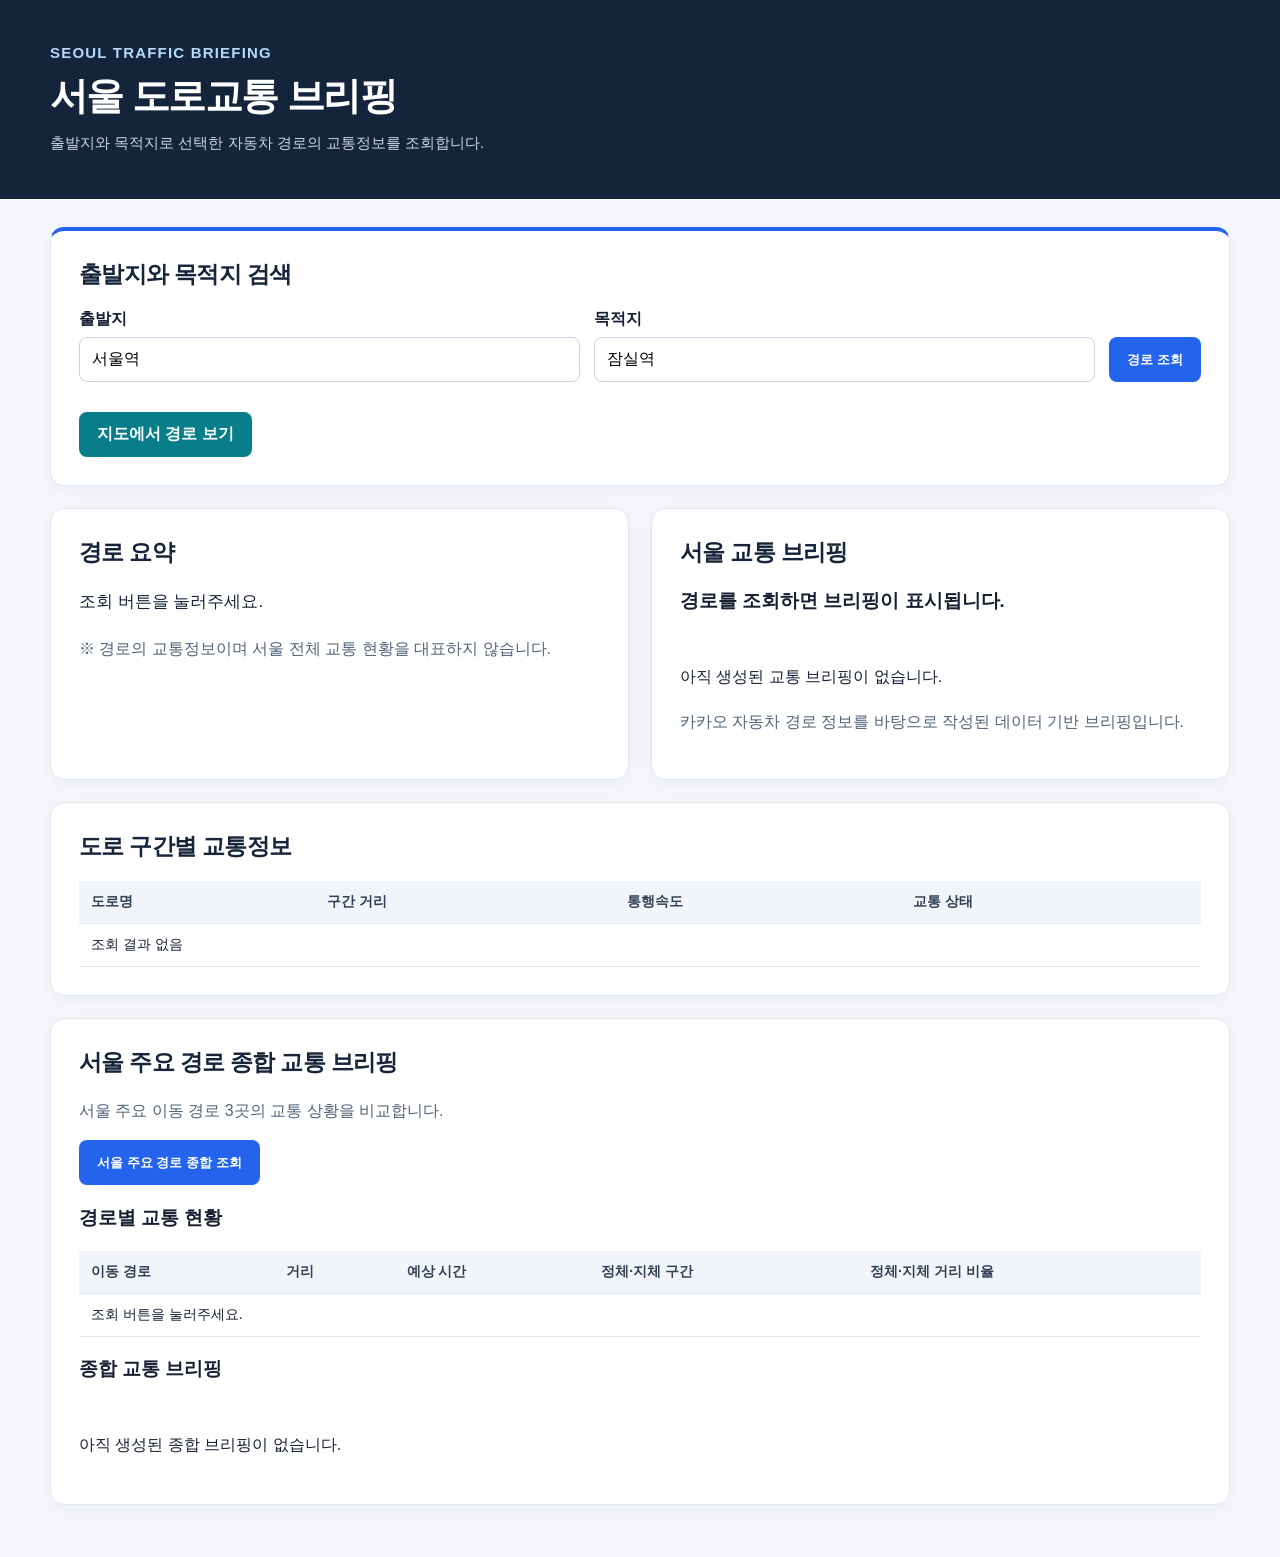
==== traffic-api/static/index.html @ 8712570b "style: redesign home hero search and responsive summary briefing cards without JS changes" ====
<!doctype html>
<html lang="ko">
<head>
    <meta charset="utf-8">
    <meta name="viewport" content="width=device-width, initial-scale=1">
    <title>서울 도로교통 브리핑 | 카카오 경로 조회</title>
    <style>
        body { margin: 0; font-family: Arial, "Noto Sans KR", sans-serif; background: #f5f7fb; color: #172033; }
        header { background: #182437; color: white; padding: 28px 22px; }
        header h1 { margin: 0 0 8px; }
        header p { margin: 0; color: #cbd5e1; }
        main { max-width: 980px; margin: 28px auto; padding: 0 18px; }
        section { background: white; padding: 22px; border-radius: 12px; margin-bottom: 20px; box-shadow: 0 3px 14px #1824370d; }
        form { display: flex; gap: 12px; flex-wrap: wrap; align-items: end; }
        label { display: block; font-weight: bold; margin-bottom: 7px; }
        .field { flex: 1; min-width: 190px; }
        input { box-sizing: border-box; padding: 12px; width: 100%; border: 1px solid #cbd5e1; border-radius: 7px; }
        button, .link { padding: 12px 18px; border: none; border-radius: 7px; background: #2563eb; color: white; cursor: pointer; text-decoration: none; display: inline-block; }
        .link { background: #047857; margin-top: 14px; }
        #message { margin-top: 14px; color: #b42318; }
        .muted { color: #64748b; }
        table { width: 100%; border-collapse: collapse; }
        th, td { padding: 12px; text-align: left; border-bottom: 1px solid #e2e8f0; }
        th { background: #f1f5f9; }
        .scroll { overflow-x: auto; }

        /* D01-B 홈페이지 전용 레이아웃: 원래 조회/표/브리핑 DOM 보존 */
        .home-hero { background: #13243b; padding: 44px 24px 46px; }
        .home-hero-inner { max-width: 1180px; margin: 0 auto; }
        .home-eyebrow { margin: 0 0 10px; color: #b4d9fb!important; font-size: 13px; font-weight: 700; letter-spacing: .08em; }
        .home-hero h1 { font-size: clamp(27px, 3vw, 38px); margin-bottom: 12px; letter-spacing: -.04em; }
        .home-hero p { font-size: 15px; }
        .home-main { max-width: 1180px; margin: 28px auto 52px; display: grid; grid-template-columns: minmax(0,1fr) minmax(0,1fr); gap: 22px; align-items: stretch; }
        .home-main > section { min-width: 0; margin: 0; padding: 28px; border: 1px solid #dee6f0; border-radius: 14px; box-shadow: 0 4px 18px #13243b0c; }
        .home-main > section:first-child, .home-main > section:nth-child(n+4) { grid-column: 1 / -1; }
        .home-main h2 { margin-top: 0; font-size: 23px; color: #17253a; letter-spacing: -.03em; }
        .home-main h3 { line-height: 1.5; }
        .home-main .home-search { border-top: 4px solid #2463eb; }
        .home-main form { gap: 14px; }
        .home-main .field { min-width: min(100%, 230px); }
        .home-main input { min-height: 45px; font: inherit; border-color: #c8d5e5; border-radius: 8px; }
        .home-main button, .home-main .link { min-height: 45px; box-sizing: border-box; border-radius: 8px; font-weight: 700; }
        .home-main button { background: #2463eb; }
        .home-main button:disabled { opacity: .65; cursor: wait; }
        .home-main .link { background: #087e8b; }
        .home-main #summary { font-size: 17px; line-height: 1.8; color: #17253a; word-break: keep-all; }
        .home-main #briefingContent, .home-main #overviewBriefingText { white-space: pre-line; line-height: 1.8; }
        .home-main table { font-size: 14px; }
        .home-main th { color: #334155; }
        .home-main .muted { color: #52647a; line-height: 1.7; }
        @media (max-width: 850px) {
            .home-main { grid-template-columns: minmax(0,1fr); gap: 16px; margin-top: 18px; }
            .home-main > section, .home-main > section:first-child, .home-main > section:nth-child(n+4) { grid-column: 1; }
            .home-hero { padding: 32px 22px; }
        }
        @media (max-width: 600px) {
            .home-main { padding: 0 12px; }
            .home-main > section { padding: 20px 16px; }
            .home-main .field, .home-main form button { flex-basis: 100%; width: 100%; }
            .home-main .link { display: block; text-align: center; }
            .home-main th, .home-main td { white-space: nowrap; }
        }
    </style>
    <link rel="stylesheet" href="/static/design-system.css">
    <link rel="stylesheet" href="/static/navigation.css">
    <script src="/static/navigation.js" defer></script>
</head>
<body>
    <nav id="sharedNavigation" aria-label="주요 메뉴"></nav>
<header class="home-hero">
    <div class="home-hero-inner">
        <p class="home-eyebrow">SEOUL TRAFFIC BRIEFING</p>
        <h1>서울 도로교통 브리핑</h1>
        <p>출발지와 목적지로 선택한 자동차 경로의 교통정보를 조회합니다.</p>
    </div>
</header>
<main class="home-main">
    <section class="home-search">
        <h2>출발지와 목적지 검색</h2>
        <form id="routeForm">
            <div class="field"><label for="origin">출발지</label><input id="origin" value="서울역" required minlength="2"></div>
            <div class="field"><label for="destination">목적지</label><input id="destination" value="잠실역" required minlength="2"></div>
            <button id="submitButton" type="submit">경로 조회</button>
        </form>
        <p id="message" role="status"></p>
        <a class="link" href="/map">지도에서 경로 보기</a>
    </section>
    <section>
        <h2>경로 요약</h2>
        <p id="summary" class="muted">조회 버튼을 눌러주세요.</p>
        <p class="muted">※ 경로의 교통정보이며 서울 전체 교통 현황을 대표하지 않습니다.</p>
    </section>
    
<section>
    <h2>서울 교통 브리핑</h2>

    <h3 id="briefingTitle">
        경로를 조회하면 브리핑이 표시됩니다.
    </h3>

    <p id="briefingContent">
        아직 생성된 교통 브리핑이 없습니다.
    </p>

    <p class="muted">
        카카오 자동차 경로 정보를 바탕으로 작성된
        데이터 기반 브리핑입니다.
    </p>
</section>

    <section>
        <h2>도로 구간별 교통정보</h2>
        <div class="scroll">
            <table>
                <thead><tr><th>도로명</th><th>구간 거리</th><th>통행속도</th><th>교통 상태</th></tr></thead>
                <tbody id="roadRows"><tr><td colspan="4">조회 결과 없음</td></tr></tbody>
            </table>
        </div>
    </section>
    
<!-- 서울 주요 경로 종합 교통 브리핑 -->
<section>
    <h2>서울 주요 경로 종합 교통 브리핑</h2>

    <p class="muted">
        서울 주요 이동 경로 3곳의 교통 상황을 비교합니다.
    </p>

    <button
        type="button"
        id="overviewButton"
        onclick="loadOverviewBriefing()"
    >
        서울 주요 경로 종합 조회
    </button>

    <p id="overviewMessage" role="status"></p>

    <h3>경로별 교통 현황</h3>

    <div class="scroll">
        <table>
            <thead>
                <tr>
                    <th>이동 경로</th>
                    <th>거리</th>
                    <th>예상 시간</th>
                    <th>정체·지체 구간</th>
                    <th>정체·지체 거리 비율</th>
                </tr>
            </thead>

            <tbody id="overviewTableBody">
                <tr>
                    <td colspan="5">
                        조회 버튼을 눌러주세요.
                    </td>
                </tr>
            </tbody>
        </table>
    </div>

    <h3>종합 교통 브리핑</h3>

    <p
        id="overviewBriefingText"
        style="white-space: pre-line; line-height: 1.8;"
    >
        아직 생성된 종합 브리핑이 없습니다.
    </p>

    <p id="overviewScopeNotice" class="muted"></p>
</section>
</main>
<script>
    const routeForm = document.getElementById("routeForm");
    const message = document.getElementById("message");
    const summary = document.getElementById("summary");
    const roadRows = document.getElementById("roadRows");
    const submitButton = document.getElementById("submitButton");
    const briefingTitle = document.getElementById("briefingTitle");
    const briefingContent = document.getElementById("briefingContent");

    function displayNumber(value, unit) {
        return value === null || value === undefined ? "정보 없음" : value + " " + unit;
    }

    routeForm.addEventListener("submit", async function (event) {
        event.preventDefault();
        message.textContent = "카카오 교통정보를 조회하고 있습니다.";
        submitButton.disabled = true;
        try {
            const origin = document.getElementById("origin").value.trim();
            const destination = document.getElementById("destination").value.trim();
            const parameters = new URLSearchParams({ origin: origin, destination: destination });
            const response = await fetch("/api/route?" + parameters.toString());
            const data = await response.json();
            if (!response.ok) {
                throw new Error(typeof data.detail === "string" ? data.detail : "경로 조회 실패");
            }
            const distance = data.total_distance_m === null ? "정보 없음" : (data.total_distance_m / 1000).toFixed(2) + " km";
            const duration = data.total_duration_seconds === null ? "정보 없음" : (data.total_duration_seconds / 60).toFixed(1) + " 분";
            summary.textContent = data.origin.name + " → " + data.destination.name + " | 거리: " + distance + " | 예상 시간: " + duration;
            roadRows.replaceChildren();
            data.roads.forEach(function (road) {
                const row = document.createElement("tr");
                const values = [
                    road.name,
                    displayNumber(road.distance_m, "m"),
                    displayNumber(road.traffic_speed_kmh, "km/h"),
                    road.traffic_status || "정보 없음"
                ];
                values.forEach(function (value) {
                    const cell = document.createElement("td");
                    cell.textContent = value;
                    row.appendChild(cell);
                });
                roadRows.appendChild(row);
            });
            if (data.roads.length === 0) {
                const row = document.createElement("tr");
                const cell = document.createElement("td");
                cell.colSpan = 4;
                cell.textContent = "세부 구간 정보가 제공되지 않았습니다.";
                row.appendChild(cell);
                roadRows.appendChild(row);
            }
            
if (data.briefing) {
    briefingTitle.textContent = data.briefing.title;
    briefingContent.textContent = data.briefing.content;
}

            message.textContent = "";
        } catch (error) {
            message.textContent = "오류: " + error.message;
        } finally {
            submitButton.disabled = false;
        }
    });
    
async function loadOverviewBriefing() {

    const overviewButton = document.getElementById(
        "overviewButton"
    );

    const overviewMessage = document.getElementById(
        "overviewMessage"
    );

    const overviewTableBody = document.getElementById(
        "overviewTableBody"
    );

    const overviewBriefingText = document.getElementById(
        "overviewBriefingText"
    );

    const overviewScopeNotice = document.getElementById(
        "overviewScopeNotice"
    );

    // 중복 조회 방지
    overviewButton.disabled = true;
    overviewMessage.textContent = "서울 주요 경로를 조회하고 있습니다.";

    try {

        // 1. FastAPI에서 종합 교통정보 가져오기
        const response = await fetch(
            "/api/briefing/overview"
        );

        const overviewData = await response.json();

        if (!response.ok) {
            throw new Error(
                typeof overviewData.detail === "string"
                    ? overviewData.detail
                    : "종합 교통정보를 가져오지 못했습니다."
            );
        }

        // 2. 기존 표 내용 지우기
        overviewTableBody.replaceChildren();

        // 3. 경로별 교통정보를 표에 추가
        overviewData.routes.forEach(function (route) {

            const routeRow = document.createElement("tr");

            const routeName = route.start + " → " + route.end;

            let distanceText = "정보 없음";
            let durationText = "정보 없음";
            let congestionRatioText = "정보 없음";

            if (route.distance_m != null) {
                distanceText = (
                    route.distance_m / 1000
                ).toFixed(2) + " km";
            }

            if (route.duration_seconds != null) {
                durationText = (
                    route.duration_seconds / 60
                ).toFixed(1) + " 분";
            }

            if (route.distance_m > 0) {
                const congestionRatio = (
                    route.congested_distance_m /
                    route.distance_m
                ) * 100;

                congestionRatioText =
                    congestionRatio.toFixed(1) + "%";
            }

            const cellValues = [
                routeName,
                distanceText,
                durationText,
                route.congested_count + "개",
                congestionRatioText
            ];

            cellValues.forEach(function (value) {

                const tableCell = document.createElement("td");

                tableCell.textContent = value;

                routeRow.appendChild(tableCell);

            });

            overviewTableBody.appendChild(routeRow);

        });

        // 4. 종합 브리핑 문장 표시
        overviewBriefingText.textContent =
            overviewData.briefing;

        // 5. 분석 범위 안내
        overviewScopeNotice.textContent =
            overviewData.scope_notice || "";

        overviewMessage.textContent =
            "조회 완료: " +
            overviewData.analyzed_route_count +
            "개 경로 분석";

    } catch (error) {

        overviewMessage.textContent =
            "오류가 발생했습니다: " + error.message;

    } finally {

        overviewButton.disabled = false;

    }
}
</script>
</body>
</html>
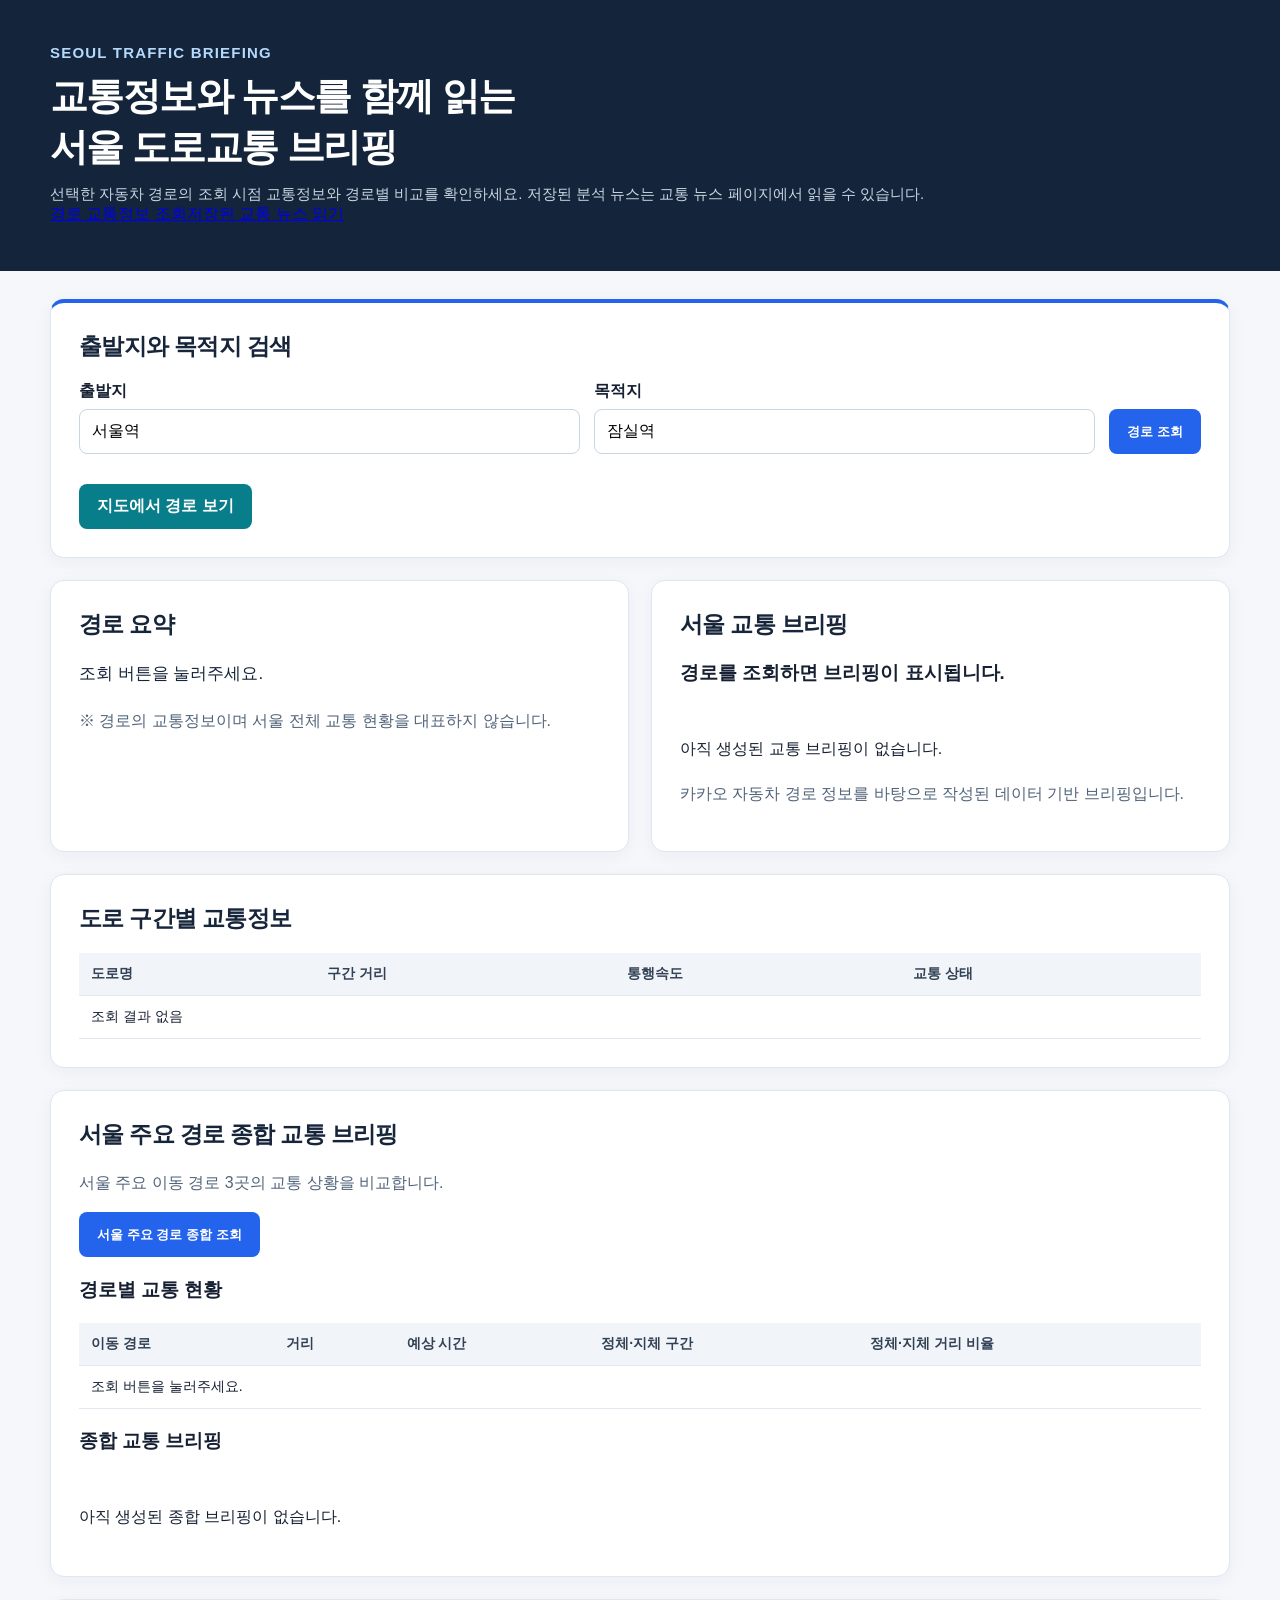
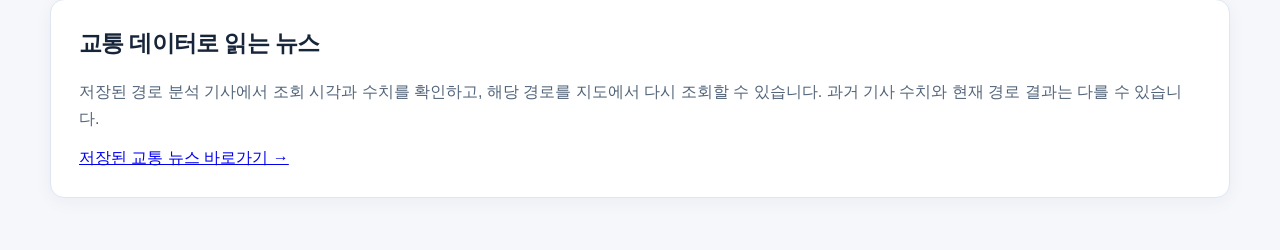
==== commit cfae8417: "style: apply D02 editorial layout to index.html" ====
--- a/traffic-api/static/index.html
+++ b/traffic-api/static/index.html
@@ -63,6 +63,7 @@
     </style>
     <link rel="stylesheet" href="/static/design-system.css">
     <link rel="stylesheet" href="/static/navigation.css">
+    <link rel="stylesheet" href="/static/d02-journalism.css">
     <script src="/static/navigation.js" defer></script>
 </head>
 <body>
@@ -70,8 +71,9 @@
 <header class="home-hero">
     <div class="home-hero-inner">
         <p class="home-eyebrow">SEOUL TRAFFIC BRIEFING</p>
-        <h1>서울 도로교통 브리핑</h1>
-        <p>출발지와 목적지로 선택한 자동차 경로의 교통정보를 조회합니다.</p>
+        <h1>교통정보와 뉴스를 함께 읽는<br>서울 도로교통 브리핑</h1>
+        <p class="d02-description">선택한 자동차 경로의 조회 시점 교통정보와 경로별 비교를 확인하세요. 저장된 분석 뉴스는 교통 뉴스 페이지에서 읽을 수 있습니다.</p>
+        <div class="d02-hero-actions"><a href="#routeForm">경로 교통정보 조회</a><a href="/news">저장된 교통 뉴스 읽기</a></div>
     </div>
 </header>
 <main class="home-main">
@@ -171,6 +173,7 @@
 
     <p id="overviewScopeNotice" class="muted"></p>
 </section>
+<section class="d02-home-news" aria-label="저장된 교통 뉴스 안내"><h2>교통 데이터로 읽는 뉴스</h2><p class="muted">저장된 경로 분석 기사에서 조회 시각과 수치를 확인하고, 해당 경로를 지도에서 다시 조회할 수 있습니다. 과거 기사 수치와 현재 경로 결과는 다를 수 있습니다.</p><a href="/news#historySection">저장된 교통 뉴스 바로가기 →</a></section>
 </main>
 <script>
     const routeForm = document.getElementById("routeForm");
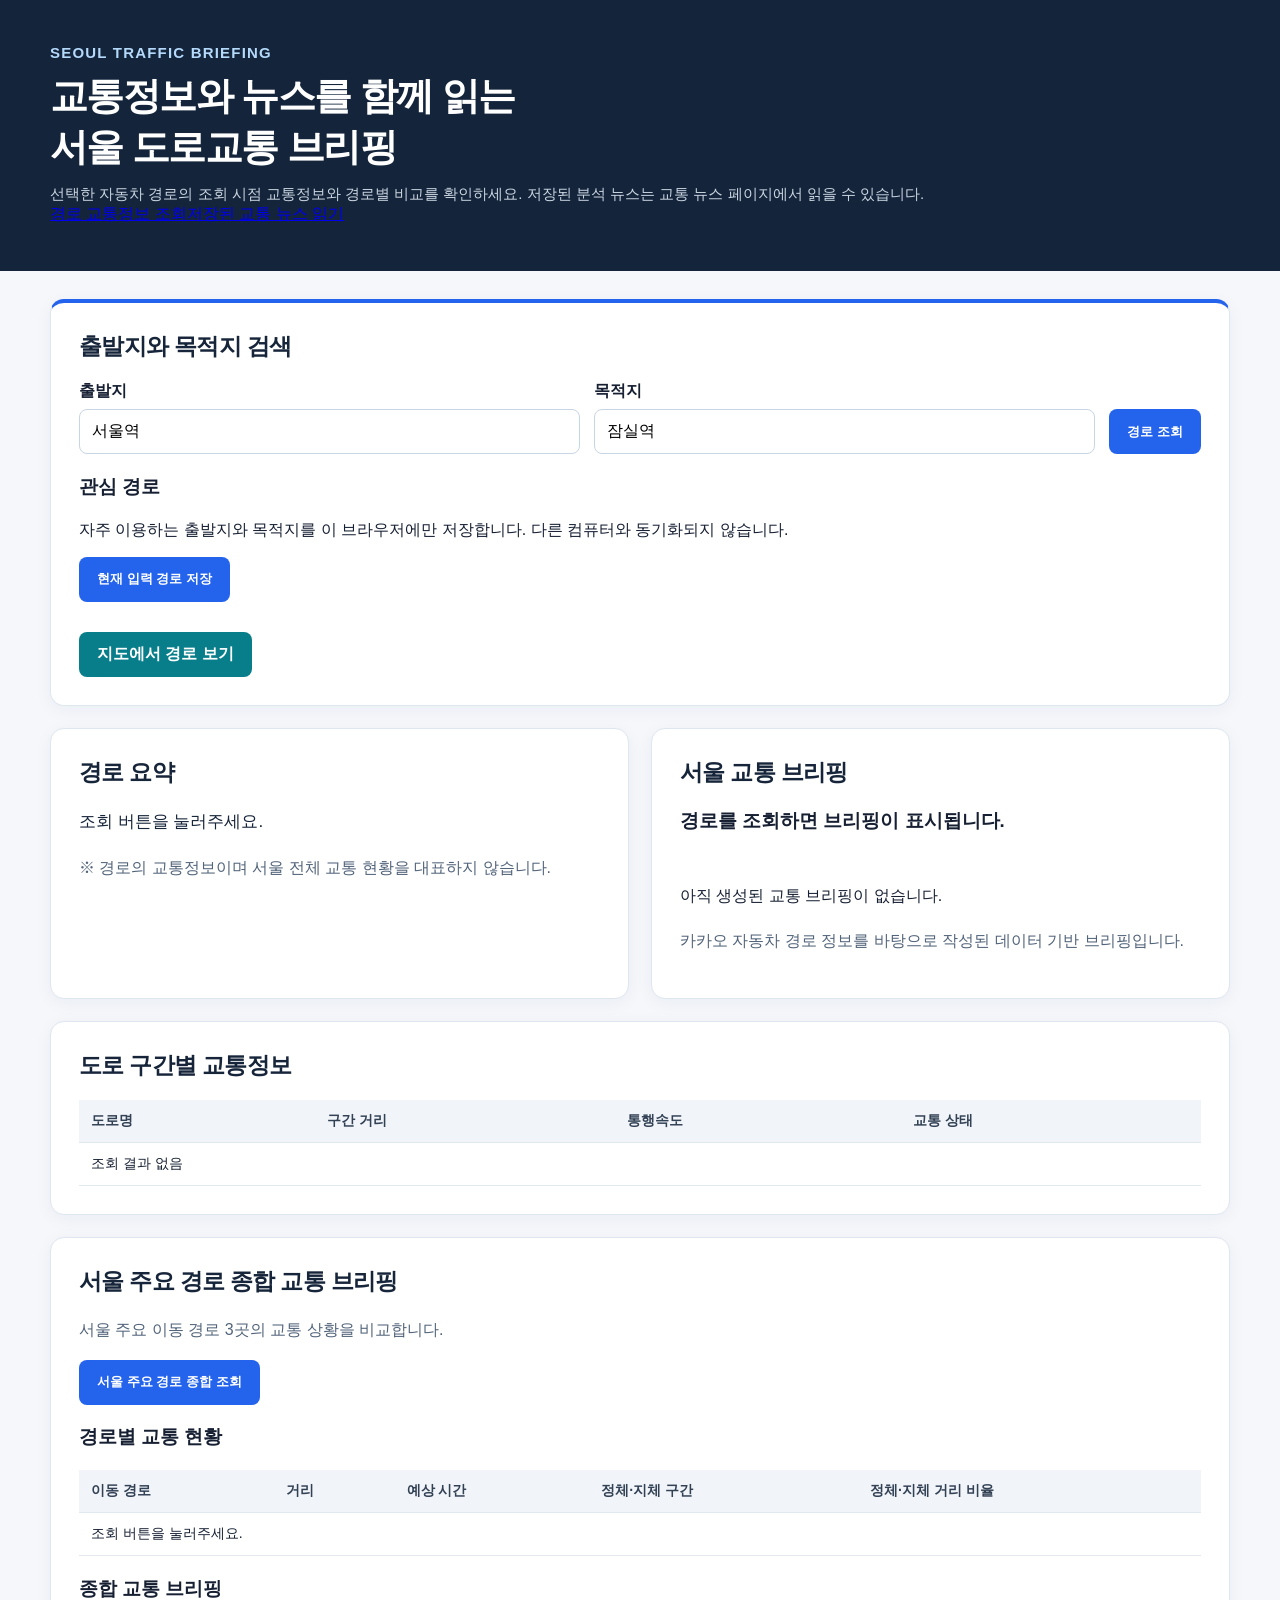
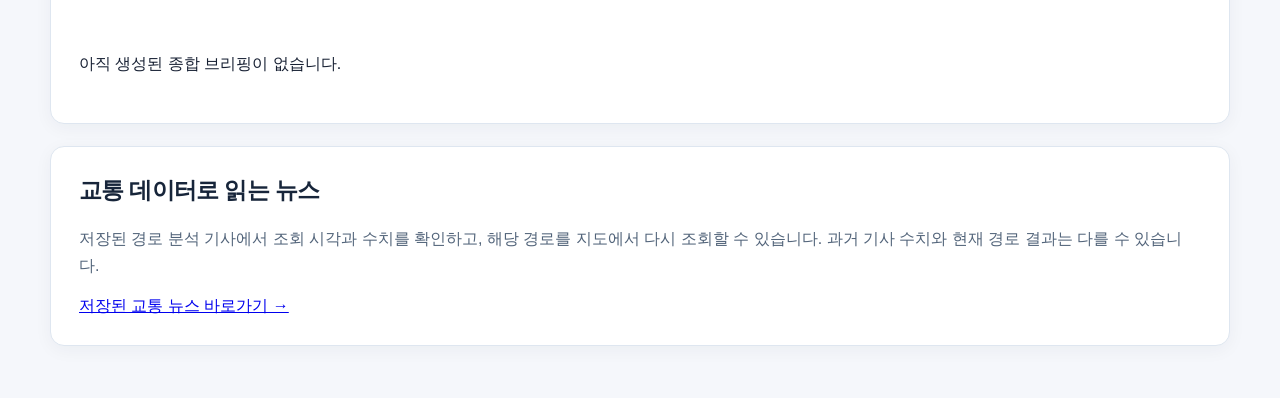
==== commit 81d83f54: "feat(F18): add favorites panel to index.html" ====
--- a/traffic-api/static/index.html
+++ b/traffic-api/static/index.html
@@ -64,6 +64,8 @@
     <link rel="stylesheet" href="/static/design-system.css">
     <link rel="stylesheet" href="/static/navigation.css">
     <link rel="stylesheet" href="/static/d02-journalism.css">
+    <link rel="stylesheet" href="/static/favorites.css">
+    <script src="/static/favorites.js" defer></script>
     <script src="/static/navigation.js" defer></script>
 </head>
 <body>
@@ -84,6 +86,13 @@
             <div class="field"><label for="destination">목적지</label><input id="destination" value="잠실역" required minlength="2"></div>
             <button id="submitButton" type="submit">경로 조회</button>
         </form>
+<div id="favoriteRoutes" class="favorite-routes" aria-label="관심 경로 즐겨찾기">
+    <h3>관심 경로</h3>
+    <p class="favorite-note">자주 이용하는 출발지와 목적지를 이 브라우저에만 저장합니다. 다른 컴퓨터와 동기화되지 않습니다.</p>
+    <button type="button" id="saveFavoriteRoute">현재 입력 경로 저장</button>
+    <ul id="favoriteRouteList" class="favorite-list"></ul>
+    <p id="favoriteRouteStatus" class="favorite-status" role="status" aria-live="polite"></p>
+</div>
         <p id="message" role="status"></p>
         <a class="link" href="/map">지도에서 경로 보기</a>
     </section>
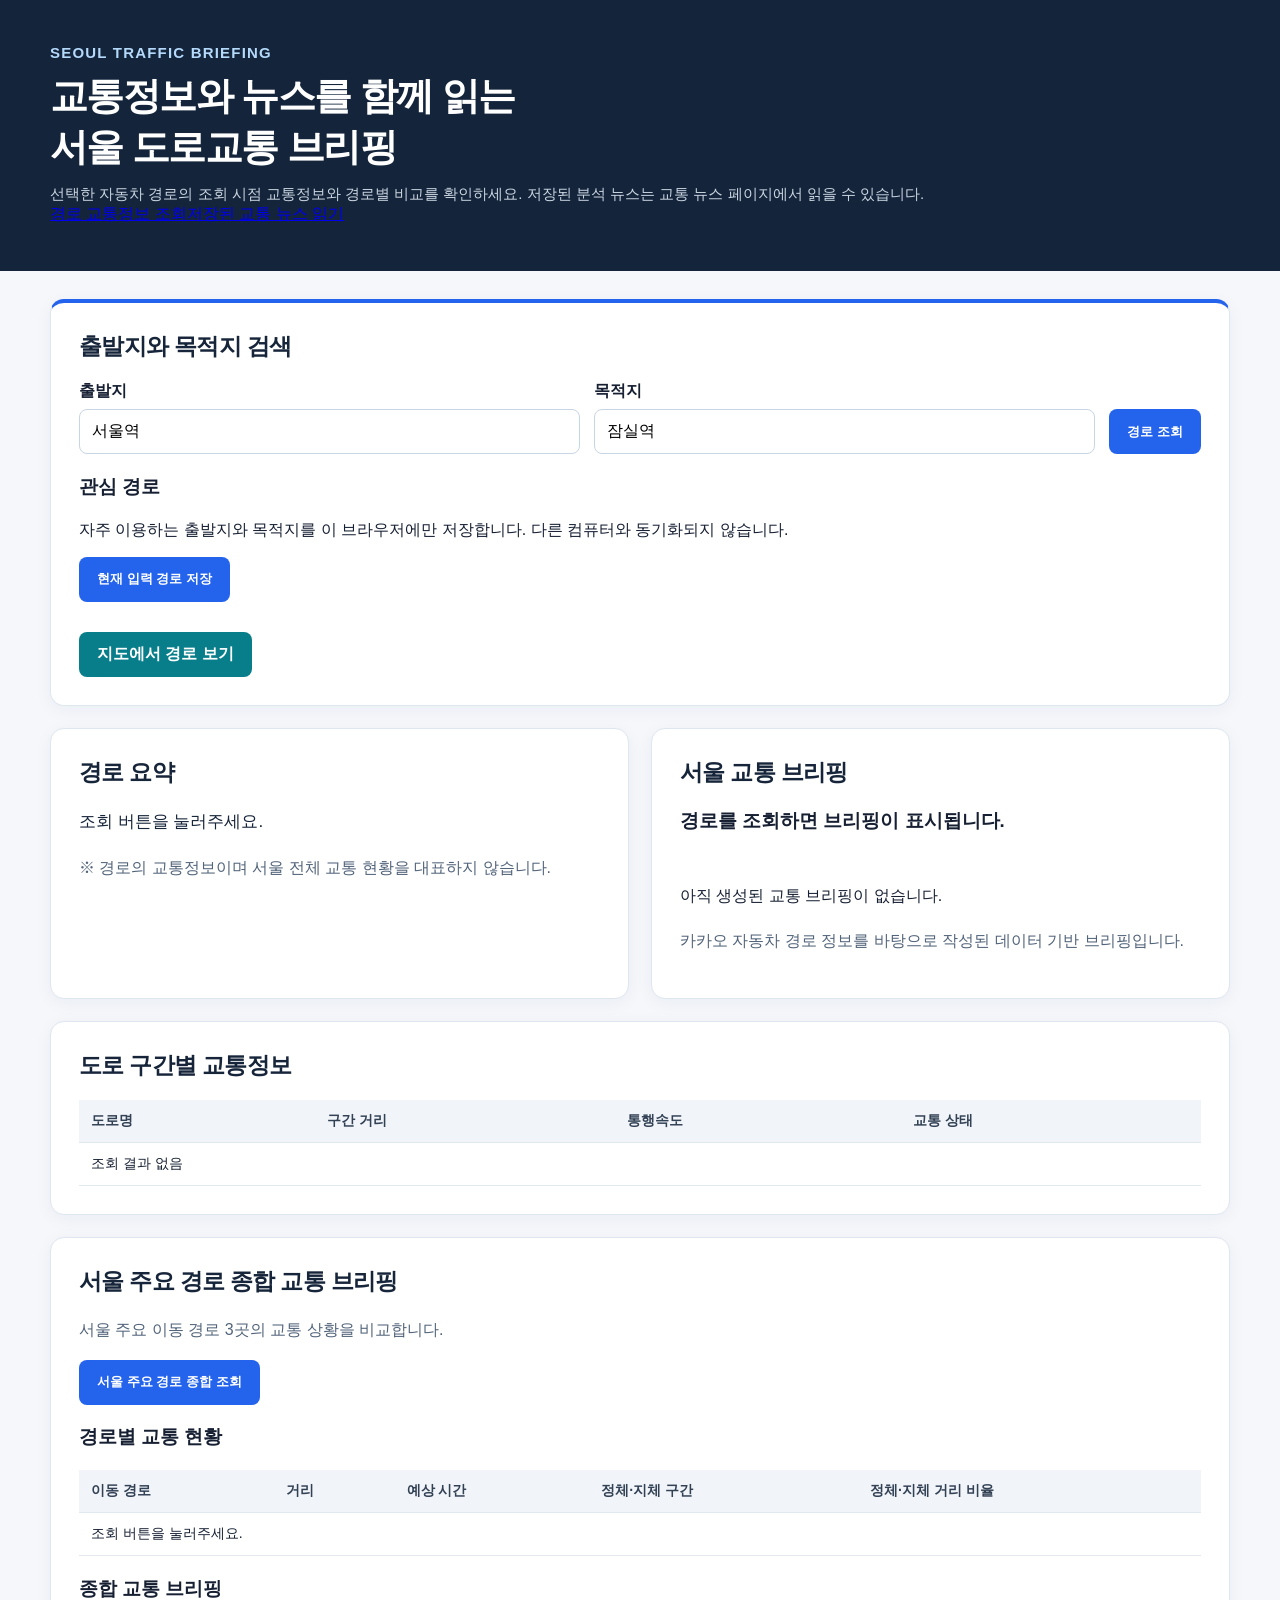
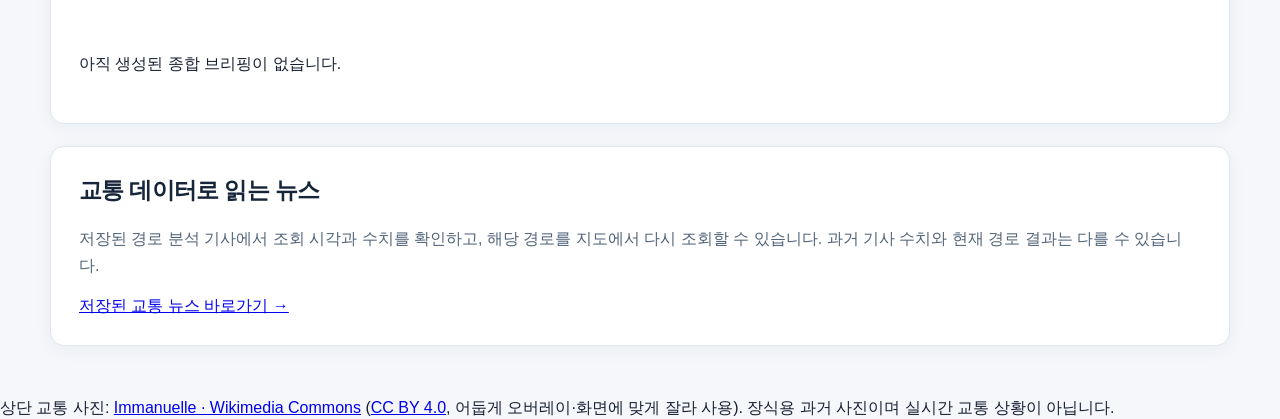
==== commit 96dba8f9: "docs: show CC BY 4.0 credit for decorative Seoul traffic photography" ====
--- a/traffic-api/static/index.html
+++ b/traffic-api/static/index.html
@@ -64,6 +64,7 @@
     <link rel="stylesheet" href="/static/design-system.css">
     <link rel="stylesheet" href="/static/navigation.css">
     <link rel="stylesheet" href="/static/d02-journalism.css">
+    <link rel="stylesheet" href="/static/d03-urban-traffic.css">
     <link rel="stylesheet" href="/static/favorites.css">
     <script src="/static/favorites.js" defer></script>
     <script src="/static/navigation.js" defer></script>
@@ -130,7 +131,7 @@
     </section>
     
 <!-- 서울 주요 경로 종합 교통 브리핑 -->
-<section>
+<section id="overviewSection">
     <h2>서울 주요 경로 종합 교통 브리핑</h2>
 
     <p class="muted">
@@ -377,5 +378,6 @@
     }
 }
 </script>
+<footer class="d03-photo-credit">상단 교통 사진: <a href="https://commons.wikimedia.org/wiki/File:View_of_Night_Traffic_from_Above_in_Seoul-1.jpg" target="_blank" rel="noopener noreferrer">Immanuelle · Wikimedia Commons</a> (<a href="https://creativecommons.org/licenses/by/4.0/" target="_blank" rel="noopener noreferrer">CC BY 4.0</a>, 어둡게 오버레이·화면에 맞게 잘라 사용). 장식용 과거 사진이며 실시간 교통 상황이 아닙니다.</footer>
 </body>
 </html>
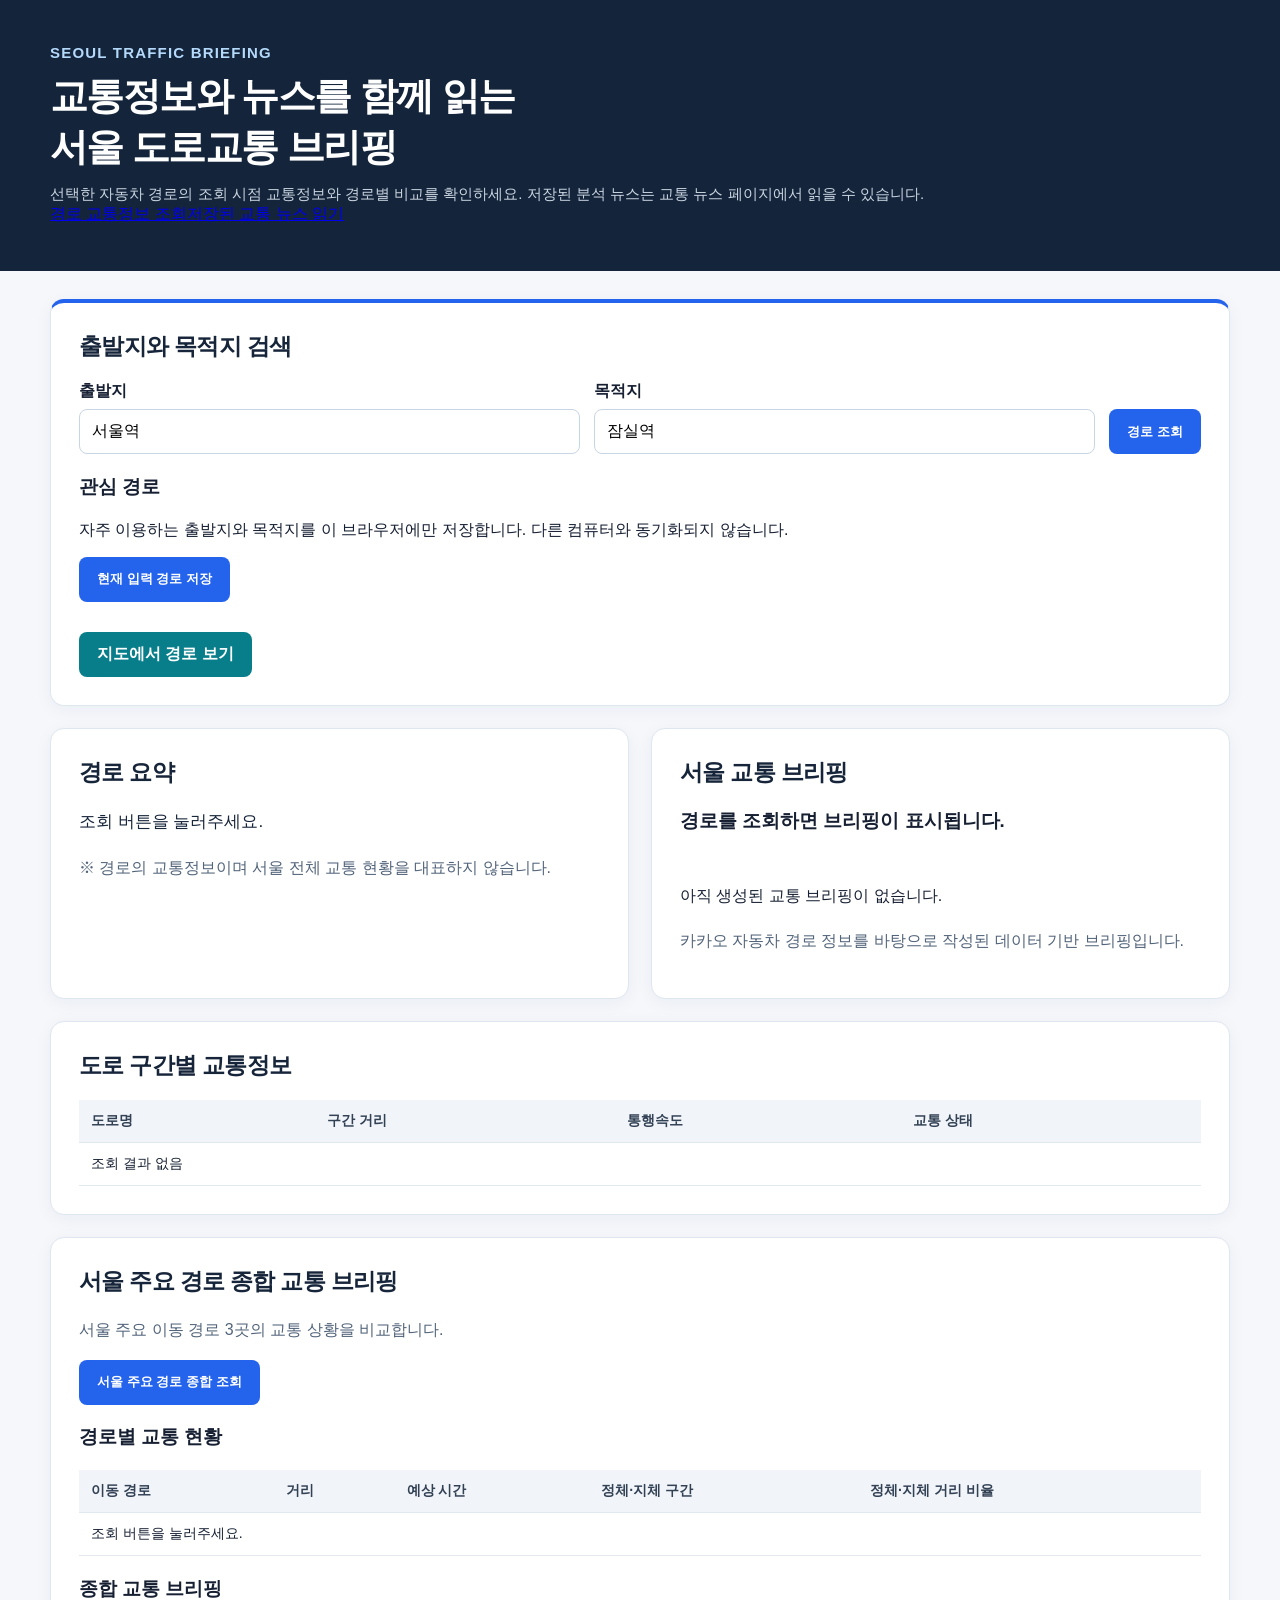
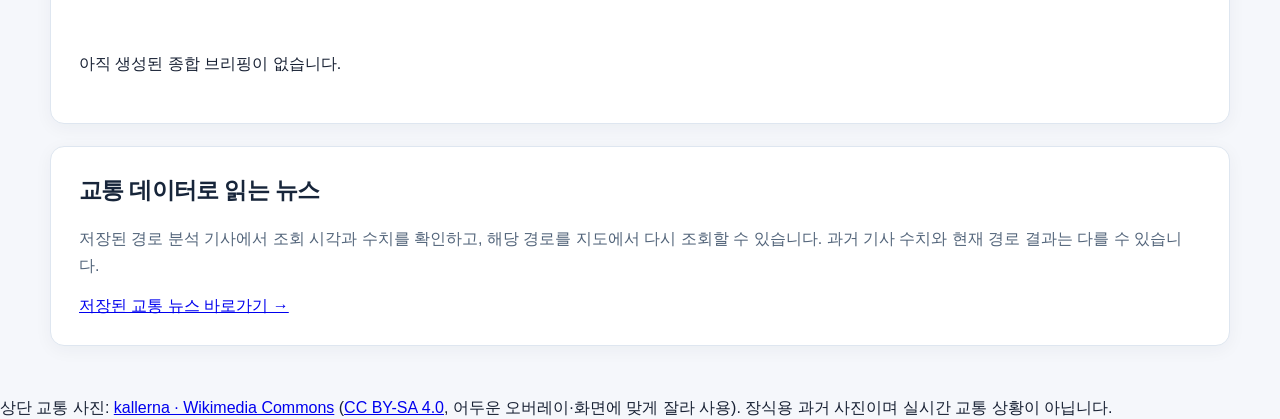
==== commit 6e35f4bf: "docs: correct traffic background photo CC BY-SA attribution" ====
--- a/traffic-api/static/index.html
+++ b/traffic-api/static/index.html
@@ -378,6 +378,6 @@
     }
 }
 </script>
-<footer class="d03-photo-credit">상단 교통 사진: <a href="https://commons.wikimedia.org/wiki/File:View_of_Night_Traffic_from_Above_in_Seoul-1.jpg" target="_blank" rel="noopener noreferrer">Immanuelle · Wikimedia Commons</a> (<a href="https://creativecommons.org/licenses/by/4.0/" target="_blank" rel="noopener noreferrer">CC BY 4.0</a>, 어둡게 오버레이·화면에 맞게 잘라 사용). 장식용 과거 사진이며 실시간 교통 상황이 아닙니다.</footer>
+<footer class="d03-photo-credit">상단 교통 사진: <a href="https://commons.wikimedia.org/wiki/File:Gangnam_traffic.jpg" target="_blank" rel="noopener noreferrer">kallerna · Wikimedia Commons</a> (<a href="https://creativecommons.org/licenses/by-sa/4.0/" target="_blank" rel="noopener noreferrer">CC BY-SA 4.0</a>, 어두운 오버레이·화면에 맞게 잘라 사용). 장식용 과거 사진이며 실시간 교통 상황이 아닙니다.</footer>
 </body>
 </html>
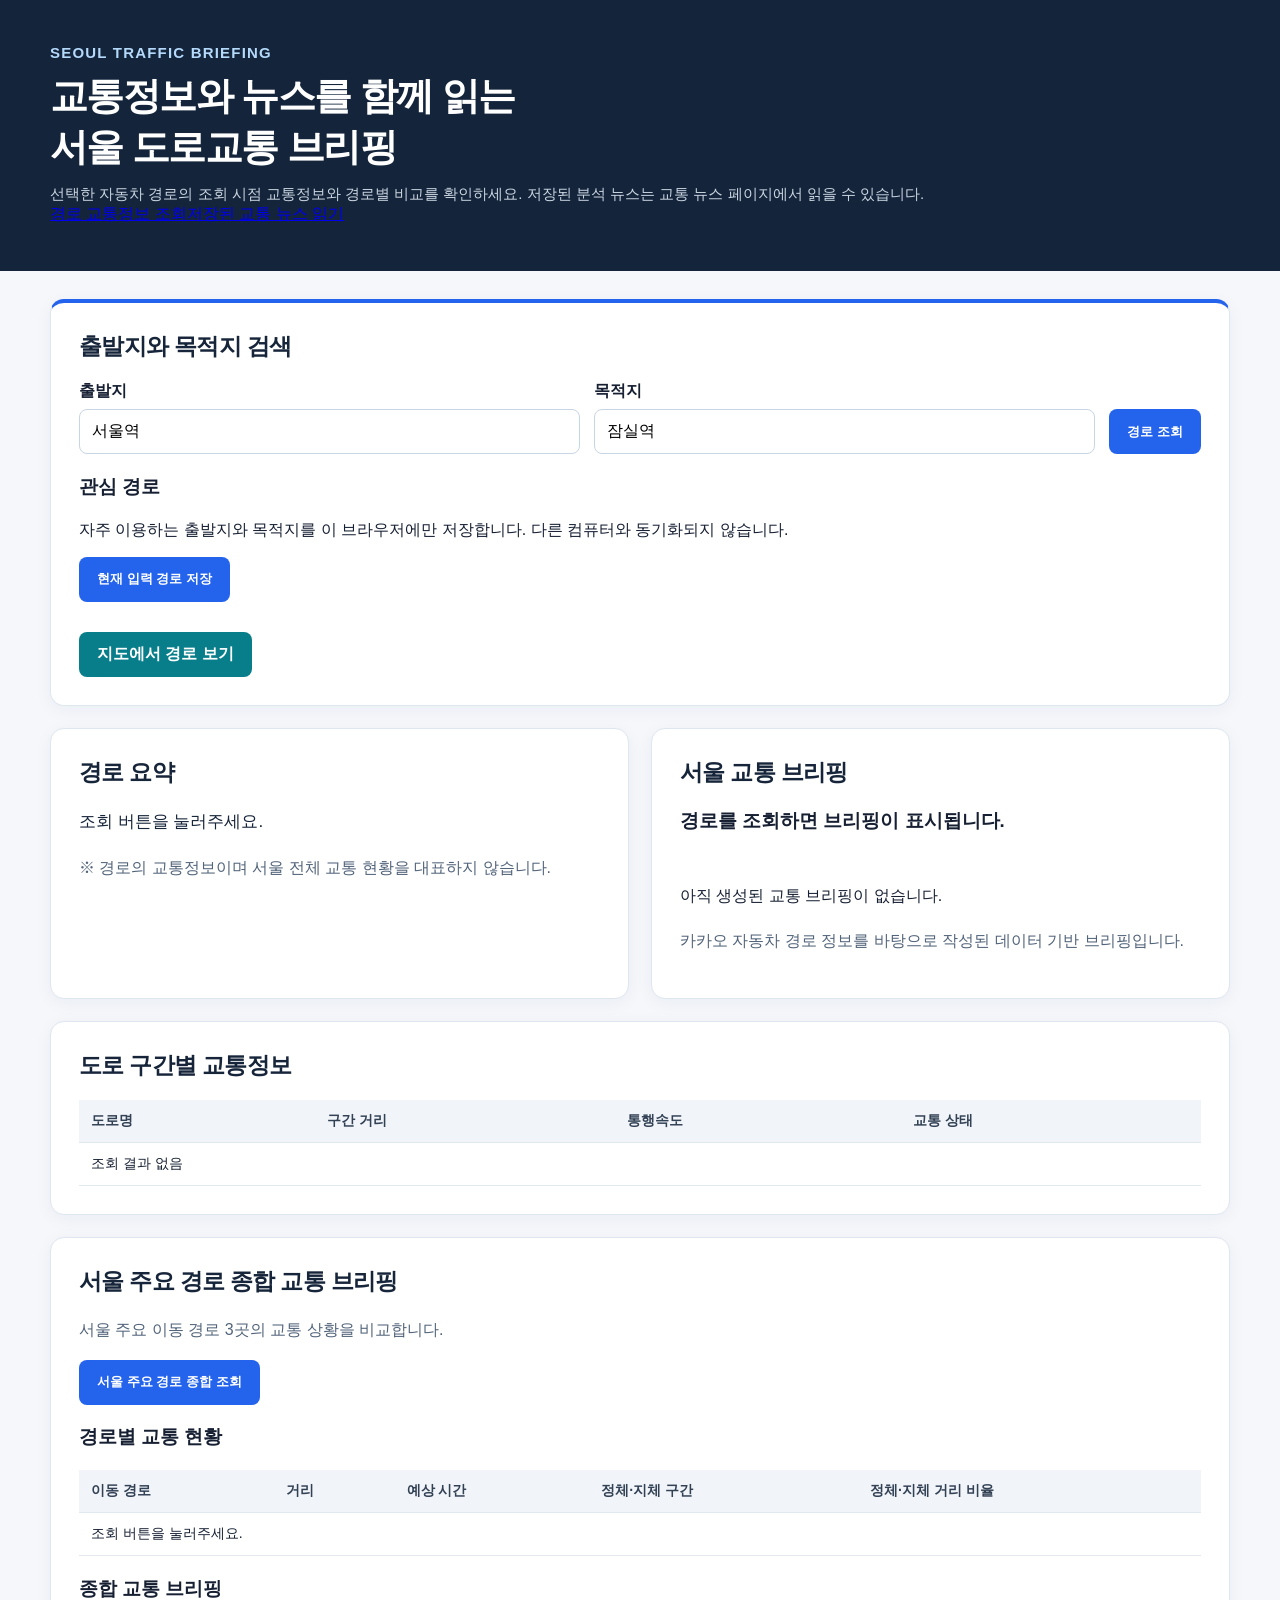
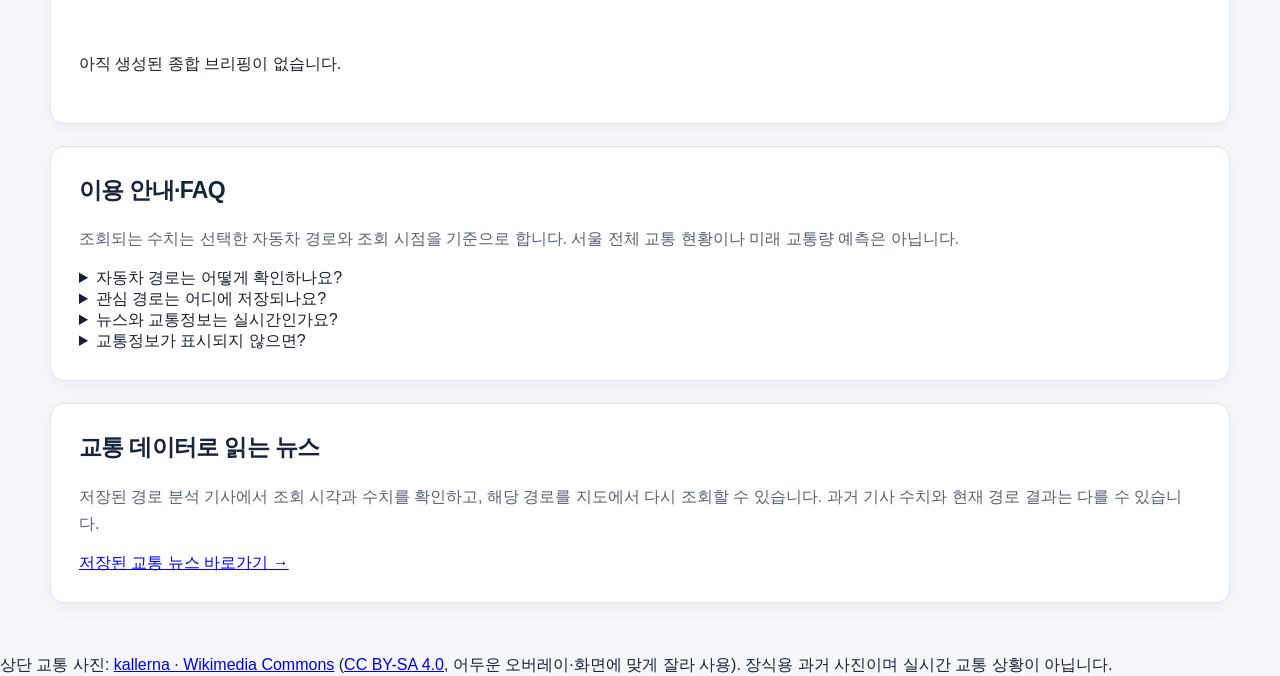
==== commit 07adc66e: "feat: implement on-page usage help and FAQ from existing feature behavior" ====
--- a/traffic-api/static/index.html
+++ b/traffic-api/static/index.html
@@ -183,6 +183,14 @@
 
     <p id="overviewScopeNotice" class="muted"></p>
 </section>
+<section id="helpSection" class="service-help" aria-labelledby="helpTitle">
+    <h2 id="helpTitle">이용 안내·FAQ</h2>
+    <p class="muted">조회되는 수치는 선택한 자동차 경로와 조회 시점을 기준으로 합니다. 서울 전체 교통 현황이나 미래 교통량 예측은 아닙니다.</p>
+    <details><summary>자동차 경로는 어떻게 확인하나요?</summary><p>출발지와 목적지를 입력하고 '경로 조회'를 누르세요. 지도가 필요하면 '지도에서 경로 보기'를 이용하세요.</p></details>
+    <details><summary>관심 경로는 어디에 저장되나요?</summary><p>이 브라우저의 로컬 저장소에 보관됩니다. 다른 기기와 자동으로 동기화되지 않으며, 저장한 경로를 불러와도 자동 조회되지는 않습니다.</p></details>
+    <details><summary>뉴스와 교통정보는 실시간인가요?</summary><p>경로 조회는 버튼을 누른 시점의 응답입니다. 저장된 뉴스에는 작성 당시 조회 시각과 경로 기록이 표시되므로 현재 교통 상황과 다를 수 있습니다.</p></details>
+    <details><summary>교통정보가 표시되지 않으면?</summary><p>잠시 후 수동으로 다시 조회해 주세요. 카카오 API의 이용 제한이나 일시적 연결 오류가 발생할 수 있습니다. 지도는 기존 지도 열기 링크도 제공합니다.</p></details>
+</section>
 <section class="d02-home-news" aria-label="저장된 교통 뉴스 안내"><h2>교통 데이터로 읽는 뉴스</h2><p class="muted">저장된 경로 분석 기사에서 조회 시각과 수치를 확인하고, 해당 경로를 지도에서 다시 조회할 수 있습니다. 과거 기사 수치와 현재 경로 결과는 다를 수 있습니다.</p><a href="/news#historySection">저장된 교통 뉴스 바로가기 →</a></section>
 </main>
 <script>
